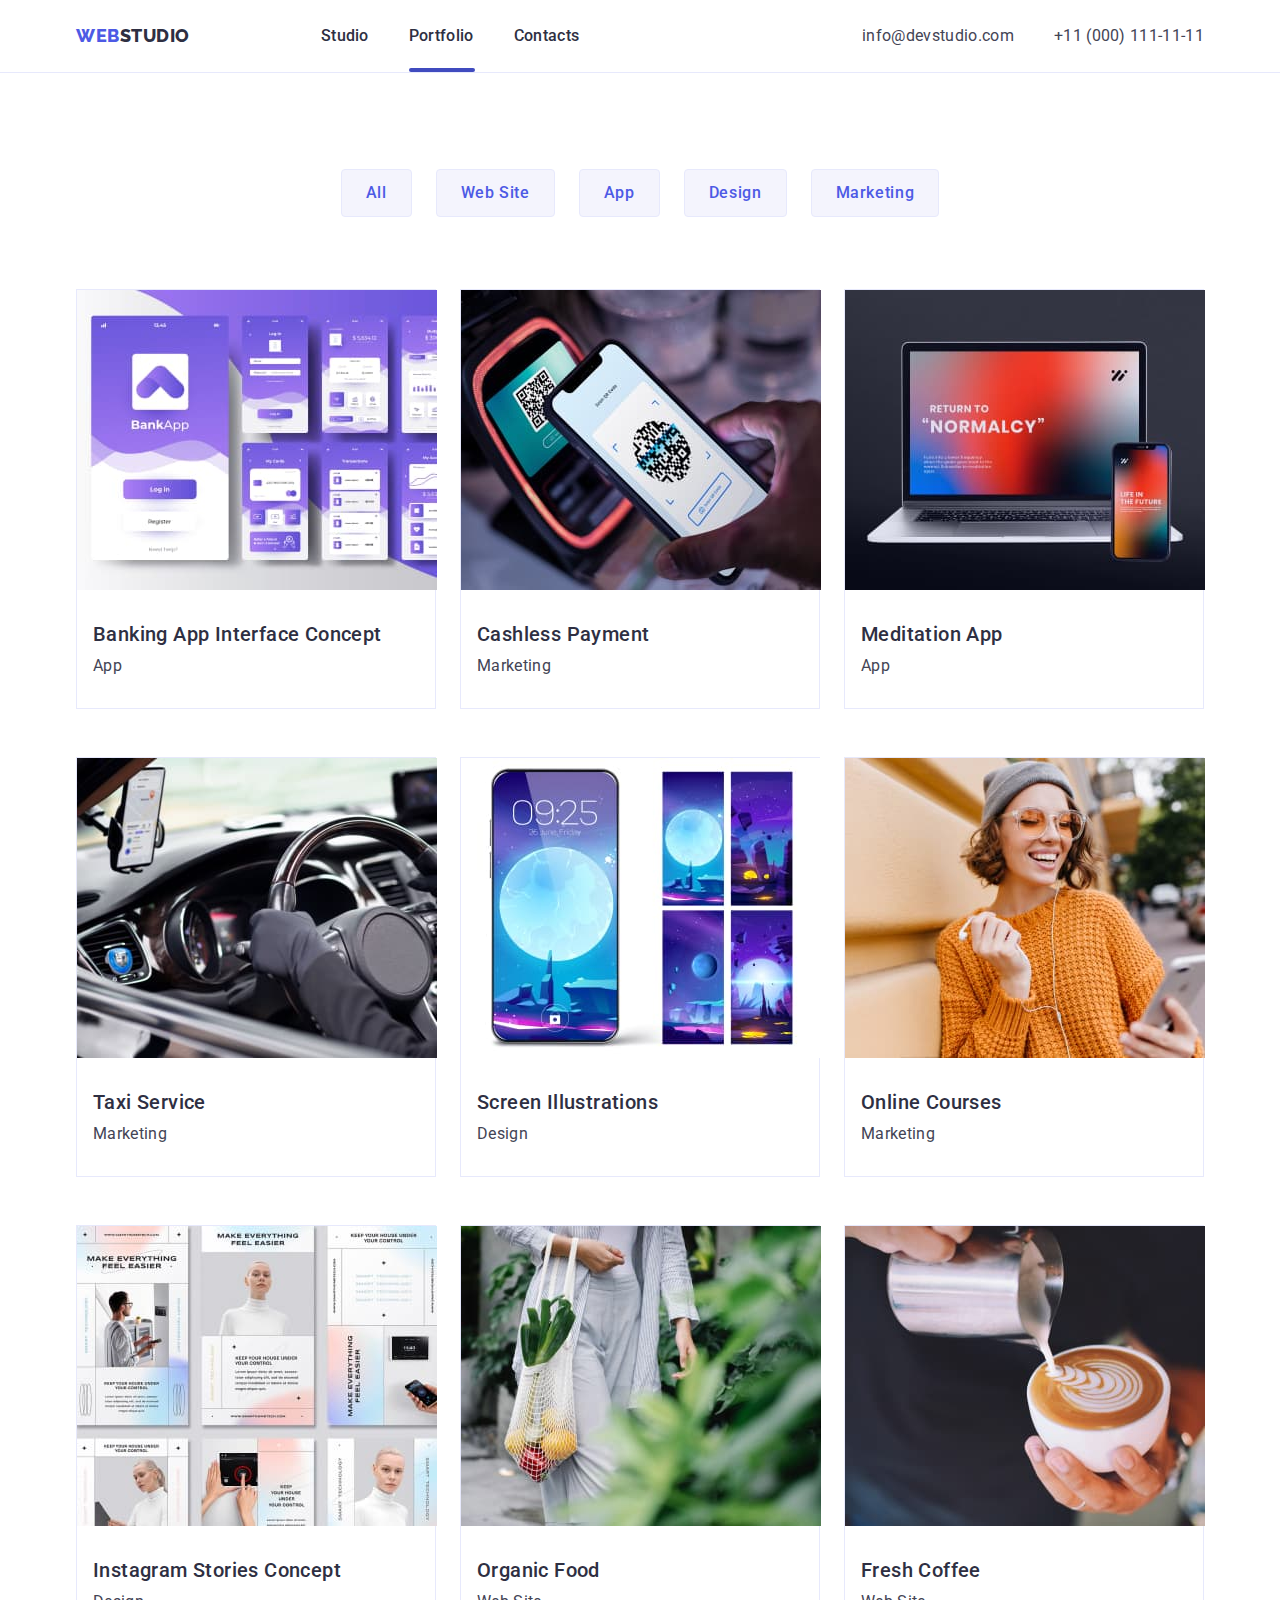
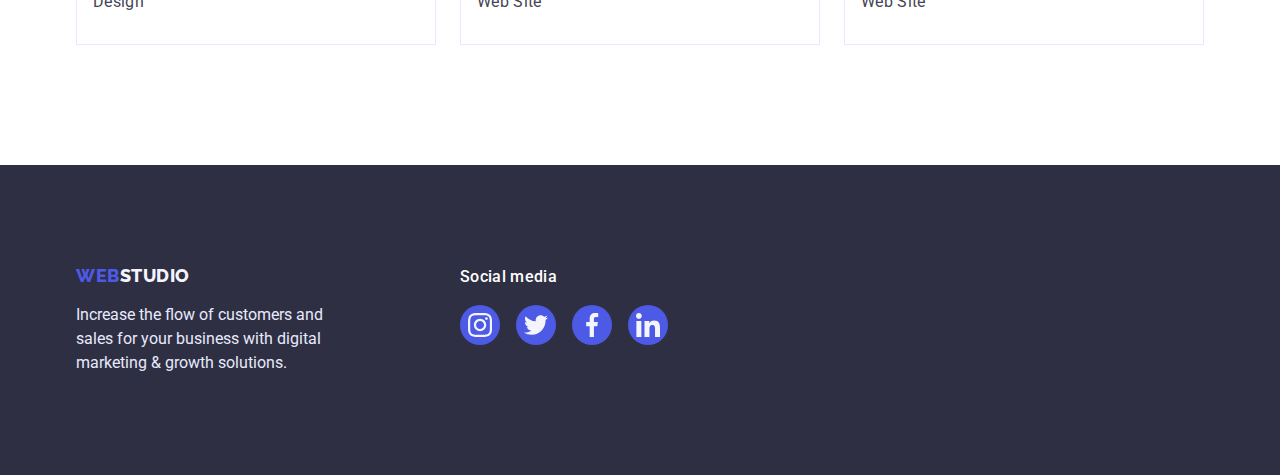
==== portfolio.html @ 120b0ee9 "HW-6" ====
<!DOCTYPE html>
<html lang="en">
  <head>
    <meta charset="UTF-8" />
    <meta http-equiv="X-UA-Compatible" content="IE=edge" />
    <meta name="viewport" content="width=device-width, initial-scale=1.0" />
    <title>HW</title>
    <link rel="stylesheet" href="./css/modern-normalize.css" />
    <link rel="preconnect" href="https://fonts.googleapis.com" />
    <link rel="preconnect" href="https://fonts.gstatic.com" crossorigin />
    <link
      href="https://fonts.googleapis.com/css2?family=Raleway:wght@800&family=Roboto:wght@400;500;700&display=swap"
      rel="stylesheet"
    />
    <link rel="stylesheet" href="./css/styles.css" />
  </head>
  <body>
    <header class="header">
      <div class="container header-cont">
        <nav class="nav">
          <a class="logo link" href="./index.html"
            ><span class="web">Web</span><span class="studio">Studio</span></a
          >
          <ul class="header-list list">
            <li><a class="header-link link" href="./index.html">Studio</a></li>
            <li>
              <a
                class="header-link link header-portfolio"
                href="./portfolio.html"
                >Portfolio</a
              >
            </li>
            <li>
              <a class="header-link link" href="./index.html">Contacts</a>
            </li>
          </ul>
        </nav>

        <address class="header-address">
          <ul class="nav-list list">
            <li class="address-list">
              <a class="header-nav link" href="mailto:info@devstudio.com"
                >info@devstudio.com</a
              >
            </li>
            <li class="address-list">
              <a class="header-nav link" href="tel:+110001111111"
                >+11 (000) 111-11-11</a
              >
            </li>
          </ul>
        </address>
      </div>
    </header>
    <main>
      <section>
        <div class="container">
          <h1 hidden>Meditation App</h1>
          <ul class="btn-list list">
            <li>
              <button class="portfolio-btn" type="button">All</button>
            </li>
            <li>
              <button class="portfolio-btn" type="button">Web Site</button>
            </li>
            <li>
              <button class="portfolio-btn" type="button">App</button>
            </li>
            <li>
              <button class="portfolio-btn" type="button">Design</button>
            </li>
            <li>
              <button class="portfolio-btn" type="button">Marketing</button>
            </li>
          </ul>
          <ul class="portfolio-list list">
            <li class="portfolio-list-item">
              <a class="portfolio-img link" href="./portfolio.html"
                >
                <div class="overlay">
                  <img
                  src="./images/section11.jpg"
                  alt="Marketing"
                  width="360"
                  height="300"
                />
                <div class="p-overlay">
                <p class="overlay-p">
                  14 Stylish and User-Friendly App Design Concepts · Task
                  Manager App · Calorie Tracker App · Exotic Fruit Ecommerce App
                  · Cloud Storage App
                </p>
              </div>
            </div>
                <h2 class="portfolio-text">Banking App Interface Concept</h2>
                <p class="portfolio-p">App</p>
              </a>
            </li>
            <li class="portfolio-list-item">
              <a class="portfolio-img link" href="./portfolio.html"
                >
                <div class="overlay">
                  <img
                  src="./images/section12.jpg"
                  alt="Marketing"
                  width="360"
                  height="300"
                />
                <div class="p-overlay">
                <p class="overlay-p">
                  14 Stylish and User-Friendly App Design Concepts · Task
                  Manager App · Calorie Tracker App · Exotic Fruit Ecommerce App
                  · Cloud Storage App
                </p>
              </div>
            </div>
                <h2 class="portfolio-text">Cashless Payment</h2>
                <p class="portfolio-p">Marketing</p></a
              >
              <li class="portfolio-list-item">
                <a class="portfolio-img link" href="./portfolio.html"
                  >
                  <div class="overlay">
                    <img
                    src="./images/section13.jpg"
                    alt="Marketing"
                    width="360"
                    height="300"
                  />
                  <div class="p-overlay">
                  <p class="overlay-p">
                    14 Stylish and User-Friendly App Design Concepts · Task
                    Manager App · Calorie Tracker App · Exotic Fruit Ecommerce App
                    · Cloud Storage App
                  </p>
                </div>
              </div>
                <h2 class="portfolio-text">Meditation App</h2>
                <p class="portfolio-p">App</p></a
              >
            </li>
            <li class="portfolio-list-item">
              <a class="portfolio-img link" href="./portfolio.html"
                >
                <div class="overlay">
                  <img
                  src="./images/section21.jpg"
                  alt="Marketing"
                  width="360"
                  height="300"
                />
                <div class="p-overlay">
                <p class="overlay-p">
                  14 Stylish and User-Friendly App Design Concepts · Task
                  Manager App · Calorie Tracker App · Exotic Fruit Ecommerce App
                  · Cloud Storage App
                </p>
              </div>
            </div>
                <h2 class="portfolio-text">Taxi Service</h2>
                <p class="portfolio-p">Marketing</p></a
              >
            </li>
            <li class="portfolio-list-item">
              <a class="portfolio-img link" href="./portfolio.html"
                >
                <div class="overlay">
                  <img
                  src="./images/section22.jpg"
                  alt="Marketing"
                  width="360"
                  height="300"
                />
                <div class="p-overlay">
                <p class="overlay-p">
                  14 Stylish and User-Friendly App Design Concepts · Task
                  Manager App · Calorie Tracker App · Exotic Fruit Ecommerce App
                  · Cloud Storage App
                </p>
              </div>
            </div>
                <h2 class="portfolio-text">Screen Illustrations</h2>
                <p class="portfolio-p">Design</p></a
              >
            </li>
            <li class="portfolio-list-item">
              <a class="portfolio-img link" href="./portfolio.html"
                >
                <div class="overlay">
                  <img
                  src="./images/section23.jpg"
                  alt="Marketing"
                  width="360"
                  height="300"
                />
                <div class="p-overlay">
                <p class="overlay-p">
                  14 Stylish and User-Friendly App Design Concepts · Task
                  Manager App · Calorie Tracker App · Exotic Fruit Ecommerce App
                  · Cloud Storage App
                </p>
              </div>
            </div>
                <h2 class="portfolio-text">Online Courses</h2>
                <p class="portfolio-p">Marketing</p></a
              >
            </li>
            <li class="portfolio-list-item">
              <a class="portfolio-img link" href="./portfolio.html"
                >
                <div class="overlay">
                  <img
                  src="./images/section31.jpg"
                  alt="Marketing"
                  width="360"
                  height="300"
                />
                <div class="p-overlay">
                <p class="overlay-p">
                  14 Stylish and User-Friendly App Design Concepts · Task
                  Manager App · Calorie Tracker App · Exotic Fruit Ecommerce App
                  · Cloud Storage App
                </p>
              </div>
            </div>
                <h2 class="portfolio-text">Instagram Stories Concept</h2>
                <p class="portfolio-p">Design</p></a
              >
            </li>
            <li class="portfolio-list-item">
              <a class="portfolio-img link" href="./portfolio.html"
                >
                <div class="overlay">
                  <img
                  src="./images/section32.jpg"
                  alt="Marketing"
                  width="360"
                  height="300"
                />
                <div class="p-overlay">
                <p class="overlay-p">
                  14 Stylish and User-Friendly App Design Concepts · Task
                  Manager App · Calorie Tracker App · Exotic Fruit Ecommerce App
                  · Cloud Storage App
                </p>
              </div>
            </div>
                <h2 class="portfolio-text">Organic Food</h2>
                <p class="portfolio-p">Web Site</p></a
              >
            </li>
            <li class="portfolio-list-item">
              <a class="portfolio-img link" href="./portfolio.html"
                >
                <div class="overlay">
                  <img
                  src="./images/section33.jpg"
                  alt="Marketing"
                  width="360"
                  height="300"
                />
                <div class="p-overlay">
                <p class="overlay-p">
                  14 Stylish and User-Friendly App Design Concepts · Task
                  Manager App · Calorie Tracker App · Exotic Fruit Ecommerce App
                  · Cloud Storage App
                </p>
              </div>
            </div>
                <h2 class="portfolio-text">Fresh Coffee</h2>
                <p class="portfolio-p">Web Site</p></a
              >
            </li>
          </ul>
        </div>
      </section>
    </main>
    <footer class="footer">
      <div class="container">
        <div class="footer-cont">
          <div class="footer-logo-p">
            <a class="footer-logo link" href="./index.html"
              >Web<span class="studio-footer">Studio</span></a
            >
            <p class="footer-p">
              Increase the flow of customers and sales for your business with
              digital marketing & growth solutions.
            </p>
          </div>
          <div class="footer-social">
            <h3 class="social-media">Social media</h3>
            <ul class="footer-social-list list">
              <li class="footer-social-item">
                <a class="footer-social-link" href="">
                  <svg class="footer-icon">
                    <use href="./images/foooter.svg#icon-footer-inst"></use>
                  </svg>
                </a>
              </li>
              <li class="footer-social-item">
                <a class="footer-social-link" href="">
                  <svg class="footer-icon">
                    <use href="./images/foooter.svg#icon-footer-twitt"></use>
                  </svg>
                </a>
              </li>
              <li class="footer-social-item">
                <a class="footer-social-link" href="">
                  <svg class="footer-icon">
                    <use href="./images/foooter.svg#icon-footer-faceb"></use>
                  </svg>
                </a>
              </li>
              <li class="footer-social-item">
                <a class="footer-social-link" href="">
                  <svg class="footer-icon">
                    <use href="./images/foooter.svg#icon-footer-linked"></use>
                  </svg>
                </a>
              </li>
            </ul>
          </div>
        </div>
      </div>
    </footer>
  </body>
</html>
---- css/styles.css ----
body {
  font-family: "Roboto", sans-serif;
  font-style: normal;
  color: #434455;
}

.link {
  text-decoration: none;
}

.list {
  list-style: none;
}

.tittle {
  margin-top: 0;
}

p,
h1,
h2,
h3,
h4,
h5,
h6 {
  margin: 0;
}

ul {
  padding-left: 0;
  margin: 0;
}

img {
  display: block;
}

.container {
  width: 1158px;
  padding-left: 15px;
  padding-right: 15px;
  margin: 0 auto;
}

.header {
  padding-top: 24px;
  padding-bottom: 24px;
  border-bottom: 1px solid #e7e9fc;
}

.header-address-item {
  display: flex;
}

.header-address {
}

.header-cont {
  display: flex;
}

.nav {
  display: flex;
  align-items: center;
  margin-right: auto;
}

.logo {
  font-family: "Raleway", sans-serif;
  font-style: normal;
  font-weight: 800;
  font-size: 18px;
  line-height: 1.17;
  letter-spacing: 0.03em;
  text-transform: uppercase;
  color: #4d5ae5;
  margin-right: 131px;
}

.studio {
  font-family: "Raleway", sans-serif;
  font-weight: 800;
  font-size: 18px;
  line-height: 1.17;
  letter-spacing: 0.03em;
  text-transform: uppercase;
  color: #2e2f42;
}

.list {
  display: flex;
  gap: 40px;
}

.header-link {
  font-weight: 500;
  font-size: 16px;
  line-height: 1.5;
  letter-spacing: 0.02em;
  color: #2e2f42;
  transition: color 250ms;
  transition: 250ms cubic-bezier(0.4, 0, 0.2, 1);
}

.header-link:hover {
  color: #404bbf;
}

.header-link:focus {
  color: #404bbf;
}

.header-nav {
  font-weight: 400;
  font-size: 16px;
  line-height: 1.5;
  letter-spacing: 0.02em;
  color: #434455;
  transition: color 250ms cubic-bezier(0.4, 0, 0.2, 1);
}

.header-nav:hover {
  color: #404bbf;
}

.header-nav:focus {
  color: #404bbf;
}

.header-address {
  font-family: "Roboto";
  font-style: normal;
  font-weight: 400;
  font-size: 16px;
  line-height: 24px;
  letter-spacing: 0.02em;
  color: #434455;
}

.header-studio {
  
}

.header-studio::after {
  content: "";
  width: 48px;
  height: 4px;
  background-color: #404bbf;
  display: block;
  border-radius: 2px;
  position: absolute;
  margin-top: 21px;
}

.header-portfolio::after {
  content: "";
  width: 66px;
  height: 4px;
  background-color: #404bbf;
  display: block;
  border-radius: 2px;
  position: absolute;
  margin-top: 20px;
}

.hero {
  background-color: #2e2f42;
  background-image: linear-gradient(
      rgba(46, 47, 66, 0.7),
      rgba(46, 47, 66, 0.7)
    ),
    url(../images/people-office1.jpg);
  background-repeat: no-repeat;
  background-position: center;
  background-size: cover;
  margin: 0 auto;
  max-width: 1440px;
  padding-top: 188px;
  padding-bottom: 188px;
}
.hero-tittle {
  max-width: 496px;
  font-weight: 700;
  font-size: 56px;
  line-height: 1.07;
  letter-spacing: 0.02em;
  color: #ffffff;
  text-align: center;
  margin: 0 auto;
}

.btn-hero {
  font-family: "Roboto", sans-serif;
  display: block;
  margin: 0 auto;
  border: none;
  margin-top: 48px;
  width: 169px;
  height: 56px;
  font-weight: 500;
  font-size: 16px;
  line-height: 1.5;
  letter-spacing: 0.04em;
  cursor: pointer;
  color: #ffffff;
  background-color: #4d5ae5;
  box-shadow: 0px 4px 4px rgba(0, 0, 0, 0.15);
  border-radius: 4px;
  transition:  250ms cubic-bezier(0.4, 0, 0.2, 1);
}

.btn-hero:is(:hover, :focus) {
  background-color: #404bbf;
}

.strategy {
  padding-top: 120px;
  padding-bottom: 120px;
}

.strat-icon {
  width: 64px;
  height: 64px;
}

.strat-icon-item {
  width: 264px;
  height: 112px;
  background-color: #f4f4fd;
  display: flex;
  align-items: center;
  justify-content: center;
  margin-bottom: 8px;
}

.strat-icon-list {
  gap: 24px;
}

.strat-tittle {
  font-weight: 500;
  font-size: 20px;
  line-height: 1.2;
  letter-spacing: 0.02em;
  margin-bottom: 8px;
  color: #2e2f42;
}

.strat-list {
  gap: 24px;
  justify-content: center;
}

.strat-list-item {
  max-width: 264px;
}

.strat-p {
  margin-top: 0;
  font-weight: 400;
  font-size: 16px;
  line-height: 1.5;
  letter-spacing: 0.02em;
  color: #434455;
}

.what {
  padding-bottom: 120px;
}

.what-tittle {
  font-weight: 700;
  font-size: 36px;
  margin-bottom: 72px;
  line-height: 1.11;
  letter-spacing: 0.02em;
  text-align: center;
  text-transform: capitalize;
  color: #2e2f42;
}

.what-list {
  gap: 24px;
  justify-content: center;
}

.what-list-item {
}

.team {
  background-color: #f4f4fd;
  padding-bottom: 120px;
}

.team-list-tittle {
  background: #ffffff;
  box-shadow: 0px 1px 6px rgba(46, 47, 66, 0.08),
    0px 1px 1px rgba(46, 47, 66, 0.16), 0px 2px 1px rgba(46, 47, 66, 0.08);
  border-radius: 0px 0px 4px 4px;
}

.team-tittle {
  padding-top: 120px;
  margin-bottom: 72px;
  font-weight: 700;
  font-size: 36px;
  line-height: 1.11;
  text-align: center;
  letter-spacing: 0.02em;
  text-transform: capitalize;
  color: #2e2f42;
}

.team-text {
  margin-top: 32px;
  margin-bottom: 32px;
}

.team-list {
  justify-content: center;
  gap: 24px;
}

.team-name {
  display: flex;
  flex-direction: column;
  margin-bottom: 0;
  justify-content: center;
  align-items: center;
  font-weight: 500;
  font-size: 20px;
  line-height: 1.2;
  letter-spacing: 0.02em;
  color: #2e2f42;
}

.team-p {
  display: flex;
  margin-top: 8px;
  flex-direction: column;
  justify-content: center;
  align-items: center;
  font-weight: 400;
  font-size: 16px;
  line-height: 1.5;
  letter-spacing: 0.02em;
  color: #434455;
}

.team-soc-list {
  display: flex;
  justify-content: center;
  margin-top: 8px;
  margin-bottom: 32px;
  gap: 24px;
}

.team-soc-item {
  width: 40px;
  height: 40px;
}

.team-icon {
  width: 16px;
  height: 16px;
}

.team-soc-link {
  width: 40px;
  height: 40px;
  border-radius: 50%;
  background-color: #4d5ae5;
  display: flex;
  align-items: center;
  justify-content: center;
  transition: 250ms cubic-bezier(0.4, 0, 0.2, 1);
}

.team-soc-link:is(:hover) {
  background-color: #404bbf;
}

.customers {
  padding-top: 120px;
  padding-bottom: 120px;
}

.customers-tittle {
  font-weight: 700;
  font-size: 36px;
  line-height: 40px;
  margin: 0 auto;
  margin-bottom: 72px;
  text-align: center;
  letter-spacing: 0.02em;
  text-transform: capitalize;
  color: #2e2f42;
}

.customers-list {
  gap: 24px;
}

.customers-icon {
  fill: #8e8f99;
  width: 168px;
  height: 88px;
  transition: 250ms cubic-bezier(0.4, 0, 0.2, 1);
}

.customers-link {
  width: 168px;
  height: 88px;
  box-sizing: border-box;
  display: flex;
  align-items: center;
  justify-content: center;
  border: 1px solid #8e8f99;
  border-radius: 4px;
  transition: 250ms;
}

.customers-link:is(:hover) {
  border-color: #404bbf;
}

.customers-link:is(:hover) .customers-icon {
  fill: #404bbf;
}

.footer {
  background-color: #2e2f42;
}

.footer-logo {
  font-family: "Raleway", sans-serif;
  font-style: normal;
  width: 115px;
  height: 24px;
  font-weight: 800;
  font-size: 18px;
  line-height: 1.17;
  letter-spacing: 0.03em;
  text-transform: uppercase;
  color: #4d5ae5;
}

.studio-footer {
  font-weight: 800;
  font-size: 18px;
  line-height: 1.16;
  color: #f4f4fd;
  margin-bottom: 16px;
}

.footer-cont {
  padding-top: 100px;
  padding-bottom: 100px;
  display: flex;
}

.footer-p {
  max-width: 264px;
  height: 72px;
  font-weight: 400;
  font-size: 16px;
  line-height: 1.5;
  margin-top: 16px;
  color: #e7e9fc;
}

.social-media {
  min-width: 96px;
  height: 24px;
  font-weight: 500;
  font-size: 16px;
  line-height: 24px;
  letter-spacing: 0.02em;
  margin-bottom: 16px;
  color: #ffffff;
  display: flex;
}

.footer-social {
  width: 208px;
  height: 80px;
}

.footer-social-list {
  width: 208px;
  height: 40px;
  gap: 16px;
}

.footer-social-item {
  display: flex;
}

.footer-social {
  margin-left: 120px;
}

.footer-social-link:is(:hover, :focus) {
  background-color: #31d0aa;
}

.footer-icon {
  width: 24px;
  height: 24px;
  fill: #f4f4fd;
}

.footer-social-link {
  width: 40px;
  height: 40px;
  border-radius: 50%;
  background-color: #4D5AE5;
  display: flex;
  align-items: center;
  justify-content: center;
  transition: 250ms cubic-bezier(0.4, 0, 0.2, 1);
}

.btn-list {
  justify-content: center;
  gap: 24px;
  padding-top: 96px;
  margin-bottom: 72px;
}

.portfolio-btn {
  font-family: "Roboto", sans-serif;
  font-weight: 500;
  font-size: 16px;
  height: 48px;
  display: flex;
  flex-direction: row;
  justify-content: center;
  align-items: center;
  padding: 12px 24px;
  line-height: 1.5;
  letter-spacing: 0.04em;
  cursor: pointer;
  color: #4d5ae5;
  background: #f4f4fd;
  border: 1px solid #e7e9fc;
  border-radius: 4px;
  transition: 250ms cubic-bezier(0.4, 0, 0.2, 1);
}

.portfolio-btn:is(:hover, :focus) {
  color: #f4f4fd;
  background-color: #404bbf;
  box-shadow: 0px 3px 1px rgba(0, 0, 0, 0.1), 0px 2px 1px rgba(0, 0, 0, 0.08),
    0px 2px 2px rgba(0, 0, 0, 0.12);
  border-radius: 4px;
  border: 1px solid #404bbf;
}

.portfolio-list {
  display: flex;
  flex-wrap: wrap;
  padding-bottom: 120px;
  column-gap: 24px;
  row-gap: 48px;
}

.portfolio-list-item {
  width: 360px;
  height: 420px;
  border: 1px solid #e7e9fc;
  position: relative;
  transition: 250ms cubic-bezier(0.4, 0, 0.2, 1);
}

.portfolio-list-item:hover .p-overlay{
transform: translateY(0%);

}

.overlay {
  position: relative;
  overflow: hidden;
}

.p-overlay {
  position: absolute;
  width: 360px;
height: 300px;
top: 0;
background-color: #4D5AE5;
transform: translateY(100%);
transition: transform 250ms linear;
}

.overlay-p {
font-family: 'Roboto';
font-style: normal;
font-weight: 400;
font-size: 16px;
line-height: 24px;
letter-spacing: 0.02em;
color: #F4F4FD;
padding: 40px 32px 0 32px;
}

.portfolio-img {
  width: 360px;
  height: 420px;
  display: block;
}

.portfolio-list-item:is(:hover, :focus) {
  box-shadow: 0px 1px 6px rgba(46, 47, 66, 0.08),
    0px 1px 1px rgba(46, 47, 66, 0.16), 0px 2px 1px rgba(46, 47, 66, 0.08);
}

.portfolio-text {
  margin-top: 32px;
  font-weight: 500;
  margin-left: 16px;
  font-size: 20px;
  line-height: 1.2;
  letter-spacing: 0.02em;
  color: #2e2f42;
}

.portfolio-p {
  font-weight: 400;
  margin-top: 8px;
  margin-left: 16px;
  font-size: 16px;
  line-height: 1.5;
  letter-spacing: 0.02em;
  color: #434455;
}

.meditation-tittle {
  letter-spacing: 0.02em;
}

.backdrop {
  position: fixed;
  top: 0;
  width: 100%;
  height: 100%;
  background-color: rgba(46, 47, 66, 0.4);;
  transition: opacity 250ms linear, visibility 250ms linear;
}

.modal {
  width: 408px;
  min-height: 576px;
  background-color: #FCFCFC;
  box-shadow: 0px 1px 1px rgba(0, 0, 0, 0.14), 0px 1px 3px rgba(0, 0, 0, 0.12), 0px 2px 1px rgba(0, 0, 0, 0.2);
border-radius: 4px;
position: absolute;
top: 50%;
left: 50%;
transform: translate(-50%, -50%);
padding: 24px;
}

.modal-btn {
display: flex;
align-items: center;
justify-content: center;
position: absolute;
top: 24px;
right: 24px;
width: 24px;
height: 24px;
border-radius: 50%;
cursor: pointer;
background-color: #E7E9FC;
border: 1px solid rgba(0, 0, 0, 0.1);
}

.modal-btn:hover {
  background-color: #404BBF;
}

.modal-btn:hover {
fill: #ffffff;
}

.is-hidden {
  opacity: 0;
  visibility: hidden;
  pointer-events: none;
}

.no-scroll {
  overflow: hidden;
}

.modal-svg {
  width: 8px;
  height: 8px;
}
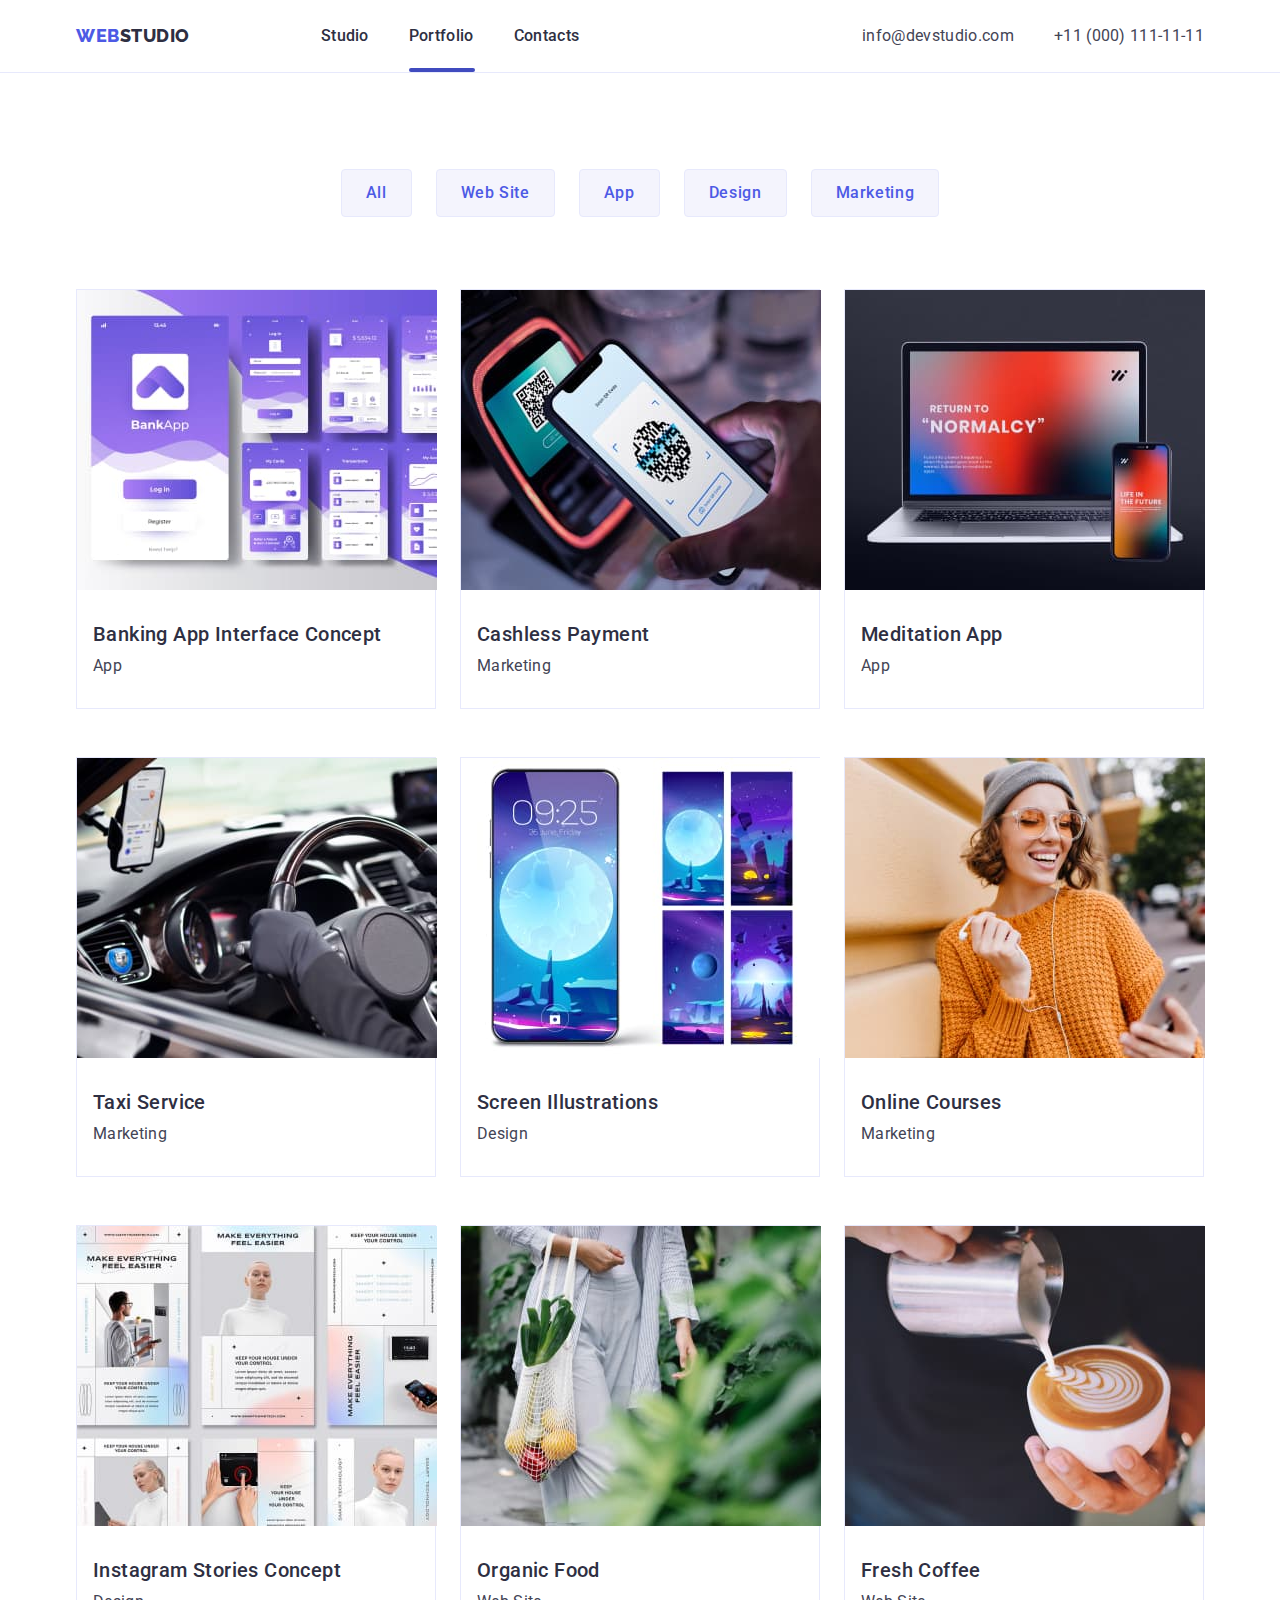
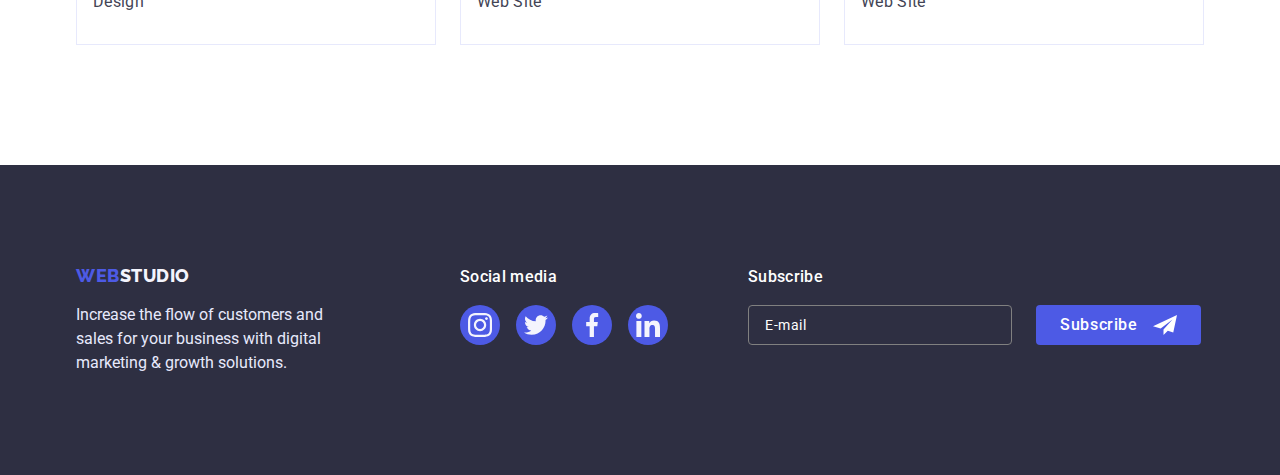
==== commit cb9fd8e2: "Update portfolio.html" ====
--- a/portfolio.html
+++ b/portfolio.html
@@ -320,6 +320,24 @@
               </li>
             </ul>
           </div>
+          <div class="footer-sub">
+            <h3 class="subscribe">Subscribe</h3>
+            <form class="footer-form">
+              <input
+                class="footer-input"
+                name="user-email"
+                required
+                placeholder="E-mail"
+                type="email"
+              />
+              <button class="subscribe-btn" type="submit">
+                <span class="subscribe-text">Subscribe</span
+                ><svg class="footer-sub-icon">
+                  <use href="./images/footer-sub.svg#icon-footer-sub"></use>
+                </svg>
+              </button>
+            </form>
+          </div>
         </div>
       </div>
     </footer>
--- a/css/styles.css
+++ b/css/styles.css
@@ -40,6 +40,20 @@
   padding-left: 15px;
   padding-right: 15px;
   margin: 0 auto;
+}
+
+.visually-hidden {
+  position: absolute;
+  width: 1px;
+  height: 1px;
+  margin: -1px;
+  border: 0;
+  padding: 0;
+  
+  white-space: nowrap;
+  clip-path: inset(100%);
+  clip: rect(0 0 0 0);
+  overflow: hidden;
 }
 
 .header {
@@ -521,6 +535,96 @@
   transition: 250ms cubic-bezier(0.4, 0, 0.2, 1);
 }
 
+.footer-sub {
+  margin-left: 80px;
+}
+
+.footer-input {
+  color: #ffffff;
+  letter-spacing: 0.04em;
+  font-size: 14px;
+  width: 264px;
+  height: 40px;
+  background-color: #2E2F42;
+  box-sizing: border-box;
+  border: 1px solid grey;
+  border-radius: 4px;
+  padding-left: 16px;
+  outline: none;
+  transition: 250ms cubic-bezier(0.4, 0, 0.2, 1);;
+}
+
+.footer-input:focus {
+  border-color: #ffffff;
+}
+
+.footer-input::placeholder {
+  color: #ffffff;
+}
+
+.subscribe {
+  margin-bottom: 16px;
+left: 57.5%;
+right: 37.29%;
+top: 32.05%;
+bottom: 60.26%;
+font-family: 'Roboto';
+font-style: normal;
+font-weight: 500;
+font-size: 16px;
+line-height: 24px;
+letter-spacing: 0.02em;
+color: #FFFFFF;
+}
+
+.footer-form {
+  display: flex;
+}
+
+.subscribe-btn {
+  color: #ffffff;
+  border: none;
+  margin-left: 24px;
+  display: flex;
+justify-content: center;
+align-items: center;
+width:
+Hug (165px);
+height:
+Hug (40px);
+padding: 8px 24px;
+background: #4D5AE5;
+cursor: pointer;
+border-radius: 4px;
+transition: 250ms cubic-bezier(0.4, 0, 0.2, 1);
+}
+
+.footer-sub-icon {
+  width: 24px;
+  height: 24px;
+  align-items: center;
+  justify-content: center;
+  display: flex;
+margin-left: 16px;
+fill: #ffffff;
+}
+
+.subscribe-text {
+  width: 77px;
+height: 24px;
+font-weight: 500;
+font-size: 16px;
+line-height: 24px;
+align-items: center;
+text-align: center;
+letter-spacing: 0.04em;
+color: #FFFFFF;
+}
+
+.subscribe-btn:hover {
+  background-color: #404BBF;
+}
+
 .btn-list {
   justify-content: center;
   gap: 24px;
@@ -697,4 +801,164 @@
 .modal-svg {
   width: 8px;
   height: 8px;
+}
+
+.modal-title {
+width: 360px;
+height: 24px;
+left: 540px;
+top: 152px;
+font-weight: 500;
+font-size: 16px;
+line-height: 24px;
+text-align: center;
+margin-top: 48px;
+margin-bottom: 16px;
+letter-spacing: 0.02em;
+color: #2E2F42;
+}
+
+.modal-form {
+
+}
+
+.modal-field {
+  margin-bottom: 8px;
+}
+
+.modal-input {
+  width: 100%;
+  box-sizing: border-box;
+  width: 360px;
+  height: 40px;
+  left: 0px;
+  top: 84px;
+  border: 1px solid rgba(46, 47, 66, 0.4);
+  border-radius: 4px;
+  padding-left: 38px;
+  outline: none;
+  transition: 250ms cubic-bezier(0.4, 0, 0.2, 1);;
+}
+
+.modal-input:focus {
+border-color: #4D5AE5;
+}
+
+.modal-input:focus + .modal-icon {
+  fill: #4D5AE5;
+}
+
+.input-text {
+display: block;
+font-weight: 400;
+font-size: 12px;
+line-height: 14px;
+letter-spacing: 0.04em;
+padding-bottom: 4px;
+color: #8E8F99;
+}
+
+.modal-icon {
+  position: absolute;
+  left: 16px;
+  top: 50%;
+  width: 18px;
+  height: 24px;
+  transform: translateY(-50%);
+  transition: 250ms cubic-bezier(0.4, 0, 0.2, 1);;
+}
+
+.input-wrap {
+  position: relative;
+}
+
+.textarea {
+  box-sizing: border-box;
+  width: 360px;
+  height: 120px;
+  border: 1px solid rgba(46, 47, 66, 0.4);
+  border-radius: 4px;
+  resize: none;
+  outline: none;
+  padding: 8px 16px;
+  font-size: 14px;
+  transition: 250ms cubic-bezier(0.4, 0, 0.2, 1);;
+}
+
+.textarea:focus {
+  border-color: #4D5AE5;
+}
+
+.textarea::placeholder {
+font-family: 'Roboto';
+font-style: normal;
+font-weight: 400;
+font-size: 12px;
+line-height: 14px;
+letter-spacing: 0.04em;
+color: rgba(46, 47, 66, 0.4);
+}
+
+.modal-checkbox {
+}
+
+.checkbox-label {
+  min-width: 338px;
+height: 16px;
+display: flex;
+font-weight: 400;
+font-size: 12px;
+line-height: 14px;
+letter-spacing: 0.04em;
+color: #8E8F99;
+align-items: center;
+margin-top: 16px;
+margin-bottom: 24px;
+gap: 8px;
+}
+
+.checkbox-label::before {
+  content: '';
+  box-sizing: border-box;
+  display: block;
+  width: 16px;
+  height: 16px;
+  border: 1px solid rgba(46, 47, 66, 0.4);
+  border-radius: 2px;
+  flex: none;
+  order: 0;
+  flex-grow: 0
+}
+
+.modal-checkbox:checked + .checkbox-label::before {
+  background-color: #404BBF;
+  border: none;
+  background-image: url(../images/modal-checkbox-svg.svg);
+  background-repeat: no-repeat;
+ background-position: center;
+}
+
+.privacy-policy {
+  color: #4D5AE5;
+}
+
+.modal-send-btn {
+  color: #ffffff;
+  display: block;
+flex-direction: row;
+align-items: flex-start;
+padding: 16px 32px;
+width: 169px;
+height: 56px;
+background: #4D5AE5;
+margin: 0 auto;
+box-shadow: 0px 4px 4px rgba(0, 0, 0, 0.15);
+border-radius: 4px;
+border: none;
+cursor: pointer;
+transition: 250ms cubic-bezier(0.4, 0, 0.2, 1);;
+}
+
+.modal-send-btn:hover {
+  background-color: #404BBF;
 }